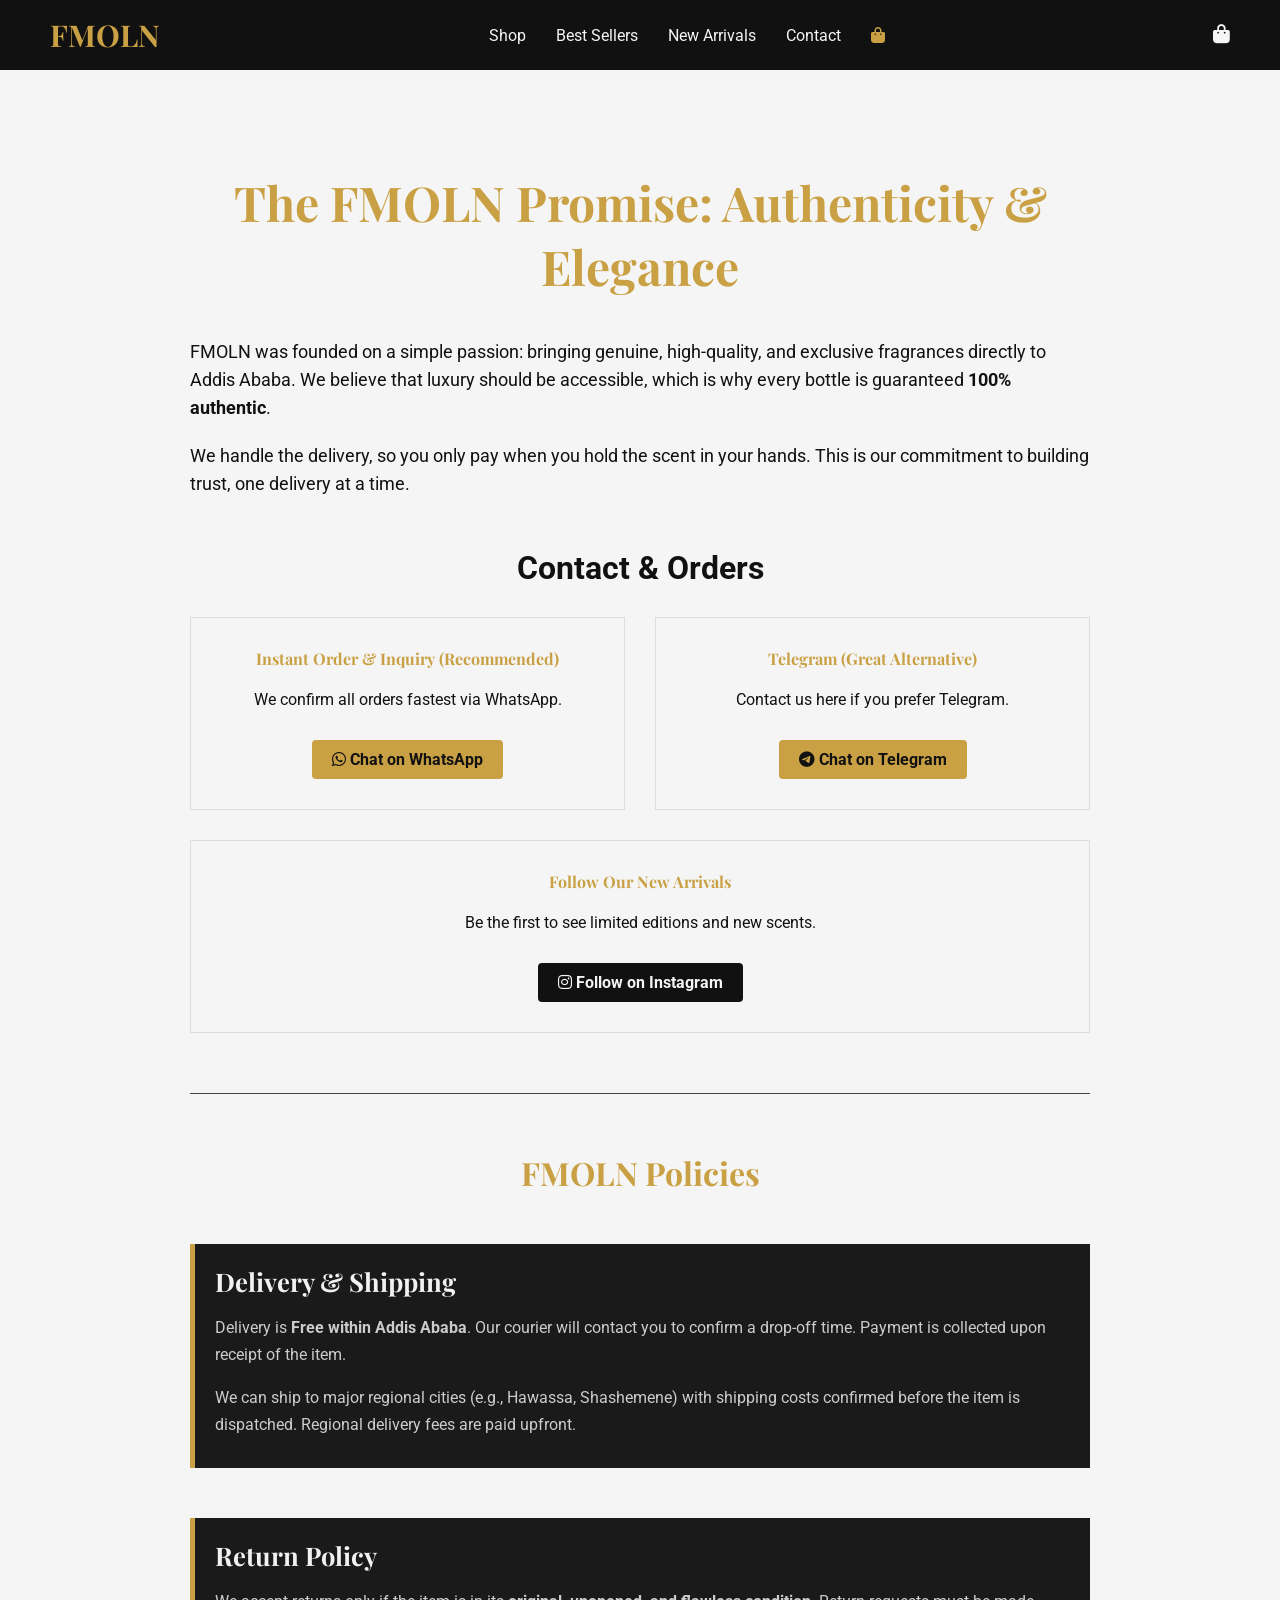
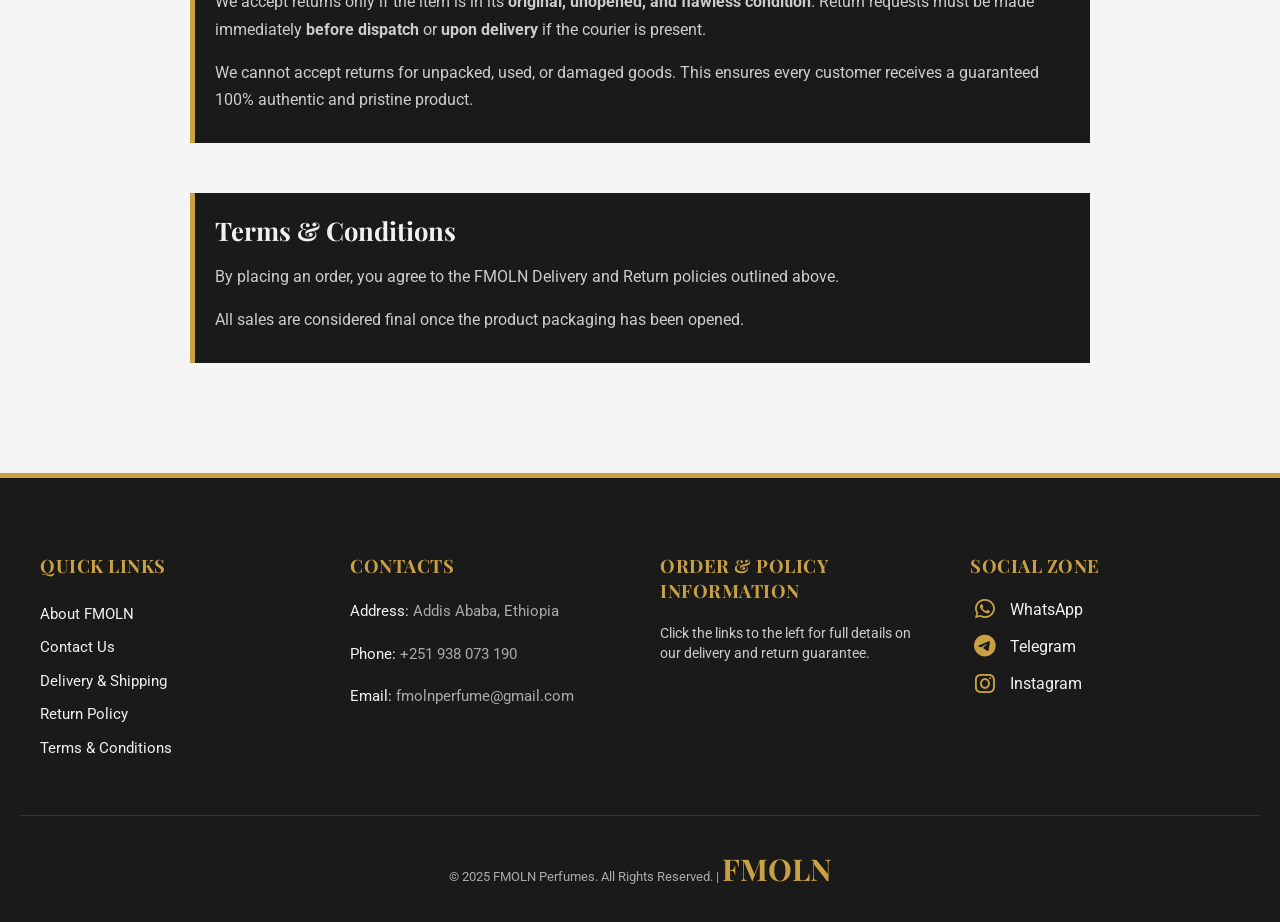
==== about.html @ 7fc7ace9 "Add files via upload" ====
<!DOCTYPE html>
<html lang="en">
<head>
    <meta charset="UTF-8">
    <link rel="icon" type="image/x-icon" href="favicon.ico">
    <meta name="viewport" content="width=device-width, initial-scale=1.0">
    <title>About FMOLN - Trust, Policies & Contact</title>
    <link rel="stylesheet" href="style.css">
    <link href="https://fonts.googleapis.com/css2?family=Playfair+Display:wght@400;700&family=Roboto:wght@300;400&display=swap" rel="stylesheet">
    <link rel="stylesheet" href="https://cdnjs.cloudflare.com/ajax/libs/font-awesome/6.5.2/css/all.min.css">
</head>
<body>

    <header class="main-header">
        <div class="logo">FMOLN</div>
        <nav class="main-nav">
            <ul>
                <li><a href="index.html">Shop</a></li>
                <li><a href="index.html">Best Sellers</a></li>
                <li><a href="index.html">New Arrivals</a></li>
                <li><a href="about.html">Contact</a></li>
                <li class="nav-icon cart-icon-container">
                    <a href="order.html" style="text-decoration:none;color:inherit;">
                        <i class="fas fa-shopping-bag"></i>
                        <span id="cart-count" class="cart-count-badge" style="display:none;">0</span>
                    </a>
                </li>
            </ul>
        </nav>
        <!-- Mobile: cart + hamburger -->
        <div class="header-icons">
            <a href="order.html" class="cart-icon-container" style="color:#f5f5f5;text-decoration:none;position:relative;">
                <i class="fas fa-shopping-bag" style="font-size:1.2em;"></i>
                <span id="cart-count-mobile" class="cart-count-badge" style="display:none;">0</span>
            </a>
            <button class="hamburger-btn" id="hamburger-btn" aria-label="Menu">
                <i class="fas fa-bars"></i>
            </button>
        </div>
    </header>
    <!-- Mobile drawer menu -->
    <nav class="mobile-nav" id="mobile-nav">
        <a href="index.html"><i class="fas fa-store"></i> Shop</a>
        <a href="index.html"><i class="fas fa-star"></i> Best Sellers</a>
        <a href="index.html"><i class="fas fa-bolt"></i> New Arrivals</a>
        <a href="about.html"><i class="fas fa-envelope"></i> Contact</a>
    </nav>

    <section class="page-content">
        <div class="container">
            <h2 class="page-title">The FMOLN Promise: Authenticity & Elegance</h2>
            
            <p class="about-text">
                FMOLN was founded on a simple passion: bringing genuine, high-quality, and exclusive fragrances directly to Addis Ababa. We believe that luxury should be accessible, which is why every bottle is guaranteed <strong>100% authentic</strong>.
            </p>
            
            <p class="about-text">
                We handle the delivery, so you only pay when you hold the scent in your hands. This is our commitment to building trust, one delivery at a time.
            </p>

            <h3 class="contact-title">Contact & Orders</h3>
            <div class="contact-methods">
                
                <div class="contact-card">
                    <h4>Instant Order & Inquiry (Recommended)</h4>
                    <p>We confirm all orders fastest via WhatsApp.</p>
                    <a href="https://wa.me/251938073190" class="contact-btn gold-btn" target="_blank">
                        <i class="fab fa-whatsapp"></i> Chat on WhatsApp
                    </a>
                </div>
                
                <div class="contact-card">
                    <h4>Telegram (Great Alternative)</h4>
                    <p>Contact us here if you prefer Telegram.</p>
                    <a href="https://t.me/fmoln" class="contact-btn gold-btn" target="_blank">
                        <i class="fab fa-telegram-plane"></i> Chat on Telegram
                    </a>
                </div>
                
                <div class="contact-card">
                    <h4>Follow Our New Arrivals</h4>
                    <p>Be the first to see limited editions and new scents.</p>
                    <a href="https://www.instagram.com/fmg_fikre?igsh=MTRudDd5MmEwamZpMA==" class="contact-btn black-btn" target="_blank">
                        <i class="fab fa-instagram"></i> Follow on Instagram
                    </a>
                </div>
            </div>

            <div class="policy-sections">
                <h2 class="policy-main-title">FMOLN Policies</h2>

                <section id="delivery" class="policy-section">
                    <h3>Delivery & Shipping</h3>
                    <p>Delivery is <strong>Free within Addis Ababa</strong>. Our courier will contact you to confirm a drop-off time. Payment is collected upon receipt of the item.</p>
                    <p>We can ship to major regional cities (e.g., Hawassa, Shashemene) with shipping costs confirmed before the item is dispatched. Regional delivery fees are paid upfront.</p>
                </section>

                <section id="return" class="policy-section">
                    <h3>Return Policy</h3>
                    <p>We accept returns only if the item is in its <strong>original, unopened, and flawless condition</strong>. Return requests must be made immediately <strong>before dispatch</strong> or <strong>upon delivery</strong> if the courier is present.</p>
                    <p>We cannot accept returns for unpacked, used, or damaged goods. This ensures every customer receives a guaranteed 100% authentic and pristine product.</p>
                </section>

                <section id="terms" class="policy-section">
                    <h3>Terms & Conditions</h3>
                    <p>By placing an order, you agree to the FMOLN Delivery and Return policies outlined above.</p>
                    <p>All sales are considered final once the product packaging has been opened.</p>
                </section>
            </div>
        </div>
    </section>

    <footer class="pro-footer">
        <div class="footer-grid">
            
            <div class="footer-column">
                <h4 class="footer-heading">Quick Links</h4>
                <ul>
                    <li><a href="about.html">About FMOLN</a></li>
                    <li><a href="about.html">Contact Us</a></li>
                    <li><a href="about.html#delivery">Delivery & Shipping</a></li>
                    <li><a href="about.html#return">Return Policy</a></li>
                    <li><a href="about.html#terms">Terms & Conditions</a></li>
                </ul>
            </div>
            
            <div class="footer-column">
                <h4 class="footer-heading">Contacts</h4>
                <p>Address: <span class="footer-detail">Addis Ababa, Ethiopia</span></p>
                <p>Phone: <span class="footer-detail">+251 938 073 190</span></p>
                <p>Email: <span class="footer-detail"><a href="mailto:fmolnperfume@gmail.com" style="color:#aaa; text-decoration:none;">fmolnperfume@gmail.com</a></span></p>
            </div>

            <div class="footer-column policy-column">
                <h4 class="footer-heading">Order & Policy Information</h4>
                <p class="policy-text">Click the links to the left for full details on our delivery and return guarantee.</p>
            </div>
            
            <div class="footer-column social-column">
                <h4 class="footer-heading">Social Zone</h4>
                <div class="social-icons">
                    <a href="https://wa.me/251938073190" target="_blank" aria-label="WhatsApp"><i class="fab fa-whatsapp"></i> WhatsApp</a>
                    <a href="https://t.me/fmoln" target="_blank" aria-label="Telegram"><i class="fab fa-telegram-plane"></i> Telegram</a>
                    <a href="https://www.instagram.com/fmg_fikre?igsh=MTRudDd5MmEwamZpMA==" target="_blank" aria-label="Instagram"><i class="fab fa-instagram"></i> Instagram</a>
                </div>
            </div>
        </div>
        
        <div class="footer-bottom">
            <p>&copy; 2025 FMOLN Perfumes. All Rights Reserved. | <span class="logo">FMOLN</span></p>
        </div>
    </footer>

    <!--

    <script src="script.js"></script>
</body>
</html>
---- style.css ----
/* --- 1. FMOLN Brand Colors and Typography --- */
:root {
    --color-black: #111;
    --color-gold: #C9A043;
    --color-white: #f5f5f5;
    --font-serif: 'Playfair Display', serif;
    --font-sans: 'Roboto', sans-serif;
}

/* Reset */
body {
    margin: 0;
    padding: 0;
    font-family: var(--font-sans);
    background-color: var(--color-white);
    color: var(--color-black);
}

h1, h2, .logo {
    font-family: var(--font-serif);
    color: var(--color-black);
}

/* --- 2. Header & Navigation --- */
.main-header {
    display: flex;
    justify-content: space-between;
    align-items: center;
    padding: 15px 50px;
    background-color: var(--color-black);
    color: var(--color-gold);
    position: sticky;
    top: 0;
    z-index: 1000;
}

.logo {
    font-size: 30px;
    font-weight: 700;
    color: var(--color-gold);
}

.main-nav {
    display: flex;
    align-items: center;
    gap: 20px;
}

.main-nav ul {
    list-style: none;
    display: flex;
    gap: 30px;
    margin: 0;
    padding: 0;
}

.main-nav a {
    text-decoration: none;
    color: var(--color-white);
    transition: color 0.3s;
}

.main-nav a:hover {
    color: var(--color-gold);
}

/* Hamburger button — hidden on desktop */
.hamburger-btn {
    display: none;
    background: none;
    border: none;
    color: var(--color-white);
    font-size: 1.4em;
    cursor: pointer;
    padding: 4px 8px;
    line-height: 1;
}

/* Mobile header icons (cart + hamburger) — hidden on desktop */
.header-icons {
    display: none;
    align-items: center;
    gap: 16px;
}

/* Mobile drawer menu — hidden by default */
.mobile-nav {
    display: none;
    flex-direction: column;
    background-color: #1a1a1a;
    border-top: 1px solid #333;
    position: absolute;
    top: 100%;
    left: 0;
    width: 100%;
    z-index: 999;
    box-shadow: 0 8px 20px rgba(0,0,0,0.4);
}

.mobile-nav.open {
    display: flex;
}

.mobile-nav a {
    color: var(--color-white);
    text-decoration: none;
    padding: 14px 24px;
    border-bottom: 1px solid #2a2a2a;
    font-size: 1em;
    transition: color 0.2s, background 0.2s;
    display: flex;
    align-items: center;
    gap: 12px;
}

.mobile-nav a i {
    color: var(--color-gold);
    width: 18px;
    text-align: center;
}

.mobile-nav a:hover {
    color: var(--color-gold);
    background-color: #222;
}

/* Mobile header right side icons */
.header-icons {
    display: flex;
    align-items: center;
    gap: 16px;
}

/* --- 3. Search Bar --- */
.search-bar-container {
    display: flex;
    align-items: center;
    margin-right: 20px;
}

#search-input {
    padding: 8px 15px;
    border: 1px solid #C9A043;
    border-right: none;
    border-radius: 4px 0 0 4px;
    font-size: 0.9em;
    width: 200px;
    background-color: #333;
    color: #f1f1f1;
    transition: width 0.3s ease;
}

#search-input::placeholder {
    color: #aaa;
}

#search-button {
    background-color: #C9A043;
    color: #111;
    border: 1px solid #C9A043;
    padding: 8px 12px;
    border-radius: 0 4px 4px 0;
    cursor: pointer;
    font-size: 0.9em;
    transition: background-color 0.3s;
}

#search-button:hover {
    background-color: #a37c37;
}

/* Mobile search bar — hidden on desktop, shown on mobile via media query */
.mobile-search {
    display: none;
    background-color: #1a1a1a;
    padding: 10px 16px;
    border-bottom: 1px solid #333;
}

.mobile-search input {
    width: 100%;
    padding: 10px 14px;
    border: 1px solid #C9A043;
    border-right: none;
    border-radius: 4px 0 0 4px;
    background-color: #2a2a2a;
    color: #f1f1f1;
    font-size: 0.9em;
    box-sizing: border-box;
    outline: none;
}

.mobile-search input::placeholder { color: #777; }

.mobile-search-wrap {
    display: flex;
}

.mobile-search-wrap input {
    flex: 1;
    padding: 10px 14px;
    border: 1px solid #C9A043;
    border-right: none;
    border-radius: 4px 0 0 4px;
    background-color: #2a2a2a;
    color: #f1f1f1;
    font-size: 0.9em;
    outline: none;
}

.mobile-search-wrap button {
    background-color: #C9A043;
    border: none;
    padding: 10px 14px;
    border-radius: 0 4px 4px 0;
    cursor: pointer;
    color: #111;
}

/* --- 4. Hero Section --- */
.hero-section {
    background-color: var(--color-black);
    color: var(--color-white);
    text-align: center;
    padding: 100px 20px;
}

.hero-section h1 {
    font-size: 4em;
    color: var(--color-gold);
    margin-bottom: 10px;
}

.hero-content p {
    font-size: 1.2em;
    margin-bottom: 30px;
    color: #ccc;
}

.tagline {
    font-size: 1.2em;
    margin-bottom: 30px;
}

.cta-button {
    text-decoration: none;
    background-color: var(--color-gold);
    color: var(--color-black);
    padding: 12px 25px;
    font-weight: bold;
    border: 2px solid var(--color-gold);
    transition: background-color 0.3s;
    display: inline-block;
}

.cta-button:hover {
    background-color: transparent;
    color: var(--color-gold);
}

/* --- 5. Trust Bar --- */
.trust-bar {
    display: flex;
    justify-content: space-around;
    padding: 20px;
    background-color: var(--color-black);
    color: var(--color-white);
    font-size: 0.9em;
    border-top: 1px solid var(--color-gold);
}

/* --- 6. Featured Products --- */
.featured-products {
    padding: 50px 50px;
    text-align: center;
}

.section-title {
    font-family: var(--font-serif);
    font-size: 2.5em;
    margin-bottom: 40px;
    text-align: center;
}

.product-grid {
    display: grid;
    grid-template-columns: repeat(4, 1fr);
    gap: 30px;
}

.product-card {
    background-color: var(--color-white);
    padding: 0;
    text-align: left;
    transition: transform 0.3s, box-shadow 0.3s;
    overflow: hidden;
    border: 1px solid #ddd;
}

.product-card:hover {
    transform: translateY(-5px);
    box-shadow: 0 10px 20px rgba(0, 0, 0, 0.1);
}

.product-link {
    text-decoration: none;
    color: inherit;
    display: block;
}

.product-image {
    width: 100%;
    height: 220px;
    object-fit: cover;
    display: block;
}

.product-info {
    padding: 15px;
}

.product-brand {
    font-size: 0.75em;
    color: #999;
    text-transform: uppercase;
    letter-spacing: 0.5px;
    margin: 0 0 4px 0;
}

.product-name {
    font-family: var(--font-serif);
    font-size: 1.1em;
    color: var(--color-black);
    margin: 0 0 5px 0;
}

.product-price {
    font-family: var(--font-sans);
    font-weight: bold;
    color: var(--color-gold);
    margin: 0 0 10px 0;
}

.add-to-cart-btn {
    width: 100%;
    padding: 12px;
    border: none;
    background-color: var(--color-black);
    color: var(--color-white);
    text-transform: uppercase;
    font-size: 0.9em;
    cursor: pointer;
    transition: background-color 0.3s, color 0.3s;
}

.add-to-cart-btn:hover {
    background-color: var(--color-gold);
    color: var(--color-black);
}

/* --- 7. Cart Counter Badge --- */
.cart-icon-container {
    position: relative;
}

.cart-count-badge {
    position: absolute;
    top: -10px;
    right: -10px;
    background-color: var(--color-gold);
    color: var(--color-black);
    font-size: 11px;
    font-weight: bold;
    border-radius: 50%;
    padding: 2px 5px;
    min-width: 15px;
    text-align: center;
    line-height: 1.2;
    pointer-events: none;
}

/* --- 8. Professional Footer --- */
.pro-footer {
    background-color: #1a1a1a;
    color: #f1f1f1;
    padding: 50px 20px 20px;
    border-top: 5px solid #C9A043;
    font-family: 'Roboto', sans-serif;
    width: 100%;
    box-sizing: border-box;
}

.footer-grid {
    max-width: 1200px;
    margin: 0 auto;
    display: grid;
    grid-template-columns: repeat(4, 1fr);
    gap: 40px;
    padding-bottom: 30px;
}

.footer-heading {
    color: #C9A043;
    margin-bottom: 20px;
    font-size: 1.15em;
    font-weight: 700;
    text-transform: uppercase;
    letter-spacing: 0.5px;
    font-family: var(--font-serif);
}

.footer-column ul {
    list-style: none;
    padding: 0;
    margin: 0;
}

.footer-column ul li a {
    color: #f1f1f1;
    text-decoration: none;
    line-height: 2.2;
    font-size: 0.95em;
    transition: color 0.3s;
}

.footer-column ul li a:hover {
    color: #C9A043;
}

.footer-column p {
    font-size: 0.95em;
    line-height: 1.8;
    margin-bottom: 10px;
}

.footer-detail { color: #aaa; }

.policy-column .policy-text {
    font-size: 0.85em;
    line-height: 1.5;
    color: #ccc;
    margin-bottom: 20px;
}

.social-icons a {
    display: flex;
    align-items: center;
    gap: 10px;
    color: #f1f1f1;
    text-decoration: none;
    margin-bottom: 15px;
    font-size: 1em;
    transition: color 0.3s;
}

.social-icons a i {
    font-size: 1.4em;
    color: #C9A043;
    width: 30px;
    text-align: center;
}

.social-icons a:hover { color: #C9A043; }

.footer-bottom {
    text-align: center;
    border-top: 1px solid #333;
    padding-top: 20px;
    margin-top: 20px;
}

.footer-bottom p {
    font-size: 0.8em;
    color: #aaa;
}

.footer-bottom .logo {
    color: #C9A043;
    font-family: var(--font-serif);
}

/* --- 9. Order Page --- */
.order-container {
    max-width: 800px;
    margin: 50px auto;
    padding: 30px;
    background-color: var(--color-white);
    box-shadow: 0 0 15px rgba(0, 0, 0, 0.05);
}

.order-container h2 {
    text-align: center;
    color: var(--color-gold);
    margin-bottom: 30px;
    font-size: 2em;
}

.order-summary {
    background-color: var(--color-black);
    color: var(--color-white);
    padding: 20px;
    margin-bottom: 30px;
    border-radius: 4px;
}

.order-summary h3 {
    color: var(--color-gold);
    margin-top: 0;
    font-size: 1.2em;
}

.order-summary p { margin: 5px 0; }

.order-form label {
    display: block;
    margin-bottom: 5px;
    font-weight: 400;
}

.order-form input[type="text"],
.order-form input[type="tel"] {
    width: 100%;
    padding: 12px;
    margin-bottom: 20px;
    border: 1px solid #ccc;
    border-radius: 4px;
    box-sizing: border-box;
    background-color: #fff;
    font-size: 1em;
    transition: border-color 0.2s;
}

.order-form input[type="text"]:focus,
.order-form input[type="tel"]:focus {
    border-color: var(--color-gold);
    outline: none;
}

.order-form .submit-btn,
.submit-btn {
    width: 100%;
    padding: 15px;
    border: none;
    background-color: var(--color-gold);
    color: var(--color-black);
    font-size: 1.1em;
    font-weight: bold;
    cursor: pointer;
    border-radius: 4px;
    transition: background-color 0.3s;
}

.order-form .submit-btn:hover,
.submit-btn:hover {
    background-color: var(--color-black);
    color: var(--color-gold);
}

/* Cart item rows */
.cart-item {
    display: flex;
    justify-content: space-between;
    align-items: center;
    padding: 10px 0;
    border-bottom: 1px solid #333;
}

.cart-item:last-child { border-bottom: none; }
.cart-item-name { font-size: 0.95em; color: #f1f1f1; }

.remove-btn {
    background: none;
    border: 1px solid #c0392b;
    color: #c0392b;
    padding: 4px 10px;
    border-radius: 4px;
    cursor: pointer;
    font-size: 0.8em;
    white-space: nowrap;
    margin-left: 15px;
    transition: background-color 0.2s, color 0.2s;
}

.remove-btn:hover {
    background-color: #c0392b;
    color: #fff;
}

/* --- 10. About/Contact Page --- */
.page-content { padding: 60px 20px; }

.page-content .container {
    max-width: 900px;
    margin: 0 auto;
}

.page-title {
    text-align: center;
    font-size: 3em;
    color: var(--color-gold);
    margin-bottom: 40px;
}

.about-text {
    line-height: 1.6;
    font-size: 1.1em;
    margin-bottom: 20px;
}

.contact-title {
    font-size: 2em;
    text-align: center;
    margin-top: 50px;
    margin-bottom: 30px;
    color: var(--color-black);
}

.contact-methods {
    display: flex;
    justify-content: space-around;
    gap: 30px;
    margin-bottom: 40px;
    flex-wrap: wrap;
}

.contact-card {
    flex: 1;
    min-width: 250px;
    padding: 30px;
    border: 1px solid #ddd;
    text-align: center;
    transition: box-shadow 0.3s;
}

.contact-card:hover { box-shadow: 0 5px 15px rgba(0,0,0,0.1); }

.contact-card h4 {
    color: var(--color-gold);
    font-family: var(--font-serif);
    margin-top: 0;
}

.contact-btn {
    display: inline-block;
    padding: 10px 20px;
    text-decoration: none;
    font-weight: bold;
    margin-top: 15px;
    transition: opacity 0.3s;
    border-radius: 4px;
}

.gold-btn { background-color: var(--color-gold); color: var(--color-black); }
.black-btn { background-color: var(--color-black); color: var(--color-white); }
.contact-btn:hover { opacity: 0.8; }

/* --- 11. Policy Sections --- */
.policy-sections {
    margin-top: 60px;
    padding-top: 30px;
    border-top: 1px solid #444;
}

.policy-main-title {
    font-family: var(--font-serif);
    color: #C9A043;
    font-size: 2em;
    text-align: center;
    margin-bottom: 40px;
    padding-bottom: 10px;
}

.policy-section {
    margin-bottom: 50px;
    padding: 20px;
    border-left: 5px solid #C9A043;
    background-color: #1a1a1a;
}

.policy-section h3 {
    font-family: var(--font-serif);
    color: #f1f1f1;
    font-size: 1.6em;
    margin-top: 0;
    margin-bottom: 15px;
}

.policy-section p {
    color: #ccc;
    line-height: 1.7;
    margin-bottom: 10px;
}

/* --- 12. Product Detail Page --- */
.detail-container {
    max-width: 1200px;
    margin: 40px auto;
    padding: 0 20px;
}

.back-to-shop-btn {
    display: inline-block;
    margin: 20px 0 25px;
    color: var(--color-gold);
    text-decoration: none;
    font-size: 0.95em;
    font-family: var(--font-sans);
    transition: color 0.2s;
}

.back-to-shop-btn i { margin-right: 6px; }
.back-to-shop-btn:hover { color: #fff; }

.product-detail-card {
    display: flex;
    flex-wrap: wrap;
    gap: 50px;
    background-color: #1a1a1a;
    padding: 40px;
    border-radius: 8px;
    box-shadow: 0 0 20px rgba(0,0,0,0.5);
    border: 1px solid #222;
}

.detail-image-box {
    flex: 1;
    min-width: 300px;
    text-align: center;
}

.detail-image {
    width: 100%;
    max-width: 400px;
    height: auto;
    border-radius: 6px;
    border: 1px solid #333;
}

.detail-info-box {
    flex: 2;
    min-width: 350px;
}

.detail-name {
    font-family: var(--font-serif);
    font-size: 2.5em;
    color: #C9A043;
    margin-bottom: 5px;
}

.detail-brand {
    font-size: 1.1em;
    color: #aaa;
    margin-bottom: 20px;
    text-transform: uppercase;
    letter-spacing: 1px;
}

.detail-price {
    font-family: var(--font-serif);
    font-size: 1.8em;
    color: #f1f1f1;
    margin-bottom: 30px;
    font-weight: 700;
}

.key-details {
    margin: 20px 0;
    padding: 15px;
    border: 1px dashed #333;
    background-color: #222;
    border-radius: 4px;
}

.key-details p {
    font-size: 1em;
    margin: 5px 0;
    color: #ccc;
}

.key-details span:first-child {
    font-weight: bold;
    color: #C9A043;
    margin-right: 10px;
}

.detail-divider {
    border: none;
    border-top: 1px solid #333;
    margin: 20px 0;
}

.description-title {
    font-family: var(--font-serif);
    font-size: 1.4em;
    color: #f1f1f1;
    margin-top: 30px;
    margin-bottom: 15px;
    border-bottom: 1px solid #C9A043;
    padding-bottom: 5px;
}

.detail-description {
    line-height: 1.7;
    color: #ccc;
    margin-bottom: 40px;
}

/* --- 13. Loading / Error states --- */
.loading-state {
    display: flex;
    flex-direction: column;
    align-items: center;
    justify-content: center;
    padding: 80px 20px;
    gap: 20px;
}

.loading-state p {
    color: #888;
    font-size: 1em;
    letter-spacing: 1px;
}

.loading-state::before {
    content: '';
    width: 42px;
    height: 42px;
    border: 3px solid #333;
    border-top-color: var(--color-gold);
    border-radius: 50%;
    animation: spin 0.8s linear infinite;
}

@keyframes spin { to { transform: rotate(360deg); } }

.error-msg, .no-results {
    text-align: center;
    padding: 60px 20px;
    color: #888;
    font-size: 1em;
    width: 100%;
}

/* --- 14. Thank You Screen --- */
.thankyou-container {
    min-height: 60vh;
    display: flex;
    align-items: center;
    justify-content: center;
    padding: 60px 20px;
}

.thankyou-card {
    background-color: #1a1a1a;
    border: 1px solid var(--color-gold);
    border-radius: 8px;
    padding: 50px 40px;
    max-width: 520px;
    width: 100%;
    text-align: center;
}

.thankyou-icon { font-size: 3.5em; margin-bottom: 15px; }

.thankyou-title {
    font-family: var(--font-serif);
    font-size: 2.2em;
    color: var(--color-gold);
    margin-bottom: 15px;
}

.thankyou-message {
    color: #ccc;
    line-height: 1.7;
    font-size: 1em;
    margin-bottom: 25px;
}

.thankyou-details {
    background-color: #111;
    border-left: 3px solid var(--color-gold);
    padding: 15px 20px;
    text-align: left;
    margin-bottom: 25px;
    border-radius: 4px;
}

.thankyou-details p {
    margin: 5px 0;
    color: #ccc;
    font-size: 0.95em;
}

.thankyou-sub { color: #888; font-size: 0.9em; margin-bottom: 15px; }

.thankyou-social {
    display: flex;
    justify-content: center;
    gap: 20px;
    margin-bottom: 30px;
}

.thankyou-social a {
    color: var(--color-gold);
    font-size: 1.8em;
    transition: color 0.2s;
}

.thankyou-social a:hover { color: #fff; }

.thankyou-btn {
    display: inline-block;
    padding: 12px 30px;
    background-color: var(--color-gold);
    color: var(--color-black);
    text-decoration: none;
    font-weight: bold;
    font-size: 1em;
    border-radius: 4px;
    transition: background-color 0.3s;
}

.thankyou-btn:hover { background-color: var(--color-white); }

/* --- 15. Container utility --- */
.container { max-width: 1200px; margin: 0 auto; padding: 0 20px; }

/* ==========================================================================
   RESPONSIVE — Tablet (max 900px)
   ========================================================================== */
@media (max-width: 900px) {
    .product-grid {
        grid-template-columns: repeat(3, 1fr);
        gap: 20px;
    }

    .footer-grid {
        grid-template-columns: repeat(2, 1fr);
        gap: 30px;
    }

    .main-header { padding: 15px 24px; }
}

/* ==========================================================================
   RESPONSIVE — Mobile (max 600px)
   ========================================================================== */
@media (max-width: 600px) {

    /* Header — logo left, icons right */
    .main-header {
        padding: 14px 18px;
        position: sticky;
        top: 0;
    }

    /* Hide desktop nav and search on mobile */
    .main-nav { display: none; }

    /* Show hamburger button and mobile search */
    .hamburger-btn { display: block; }
    .mobile-search { display: block; }
    .header-icons { display: flex !important; }

    /* Hero */
    .hero-section { padding: 50px 18px; }
    .hero-section h1 { font-size: 2.2em; }
    .hero-content p { font-size: 1em; }

    /* Trust bar */
    .trust-bar {
        flex-direction: column;
        gap: 10px;
        text-align: center;
    }

    /* Products section */
    .featured-products { padding: 24px 14px; }
    .section-title { font-size: 1.6em; margin-bottom: 20px; }

    .product-grid {
        grid-template-columns: repeat(2, 1fr);
        gap: 12px;
    }

    .product-image { height: 160px; object-fit: cover; }

    .product-info { padding: 10px; }
    .product-name { font-size: 0.9em; }
    .product-price { font-size: 0.85em; }

    .add-to-cart-btn {
        padding: 10px;
        font-size: 0.75em;
    }

    /* Order page */
    .order-container {
        margin: 0;
        padding: 20px 16px;
        box-shadow: none;
    }

    .order-container h2 { font-size: 1.5em; }

    .order-form input[type="text"],
    .order-form input[type="tel"] {
        padding: 13px;
        font-size: 16px; /* prevents iOS zoom on focus */
    }

    .submit-btn {
        padding: 16px;
        font-size: 1em;
    }

    /* Product detail */
    .detail-container { margin: 20px auto; padding: 0 14px; }

    .product-detail-card {
        flex-direction: column;
        padding: 20px 16px;
        gap: 20px;
    }

    .detail-image-box { min-width: 100%; }
    .detail-info-box { min-width: 100%; }
    .detail-name { font-size: 1.8em; }
    .detail-price { font-size: 1.4em; margin-bottom: 16px; }

    /* About page */
    .page-title { font-size: 2em; }
    .about-text { font-size: 1em; }
    .contact-card { min-width: 100%; padding: 20px; }

    /* Thank you screen */
    .thankyou-card { padding: 30px 18px; }
    .thankyou-title { font-size: 1.8em; }

    /* Footer */
    .pro-footer { padding: 30px 16px 16px; }

    .footer-grid {
        grid-template-columns: 1fr;
        gap: 24px;
    }

    .social-icons a {
        font-size: 0.95em;
        gap: 10px;
    }

    .contact-methods {
        flex-direction: column;
        gap: 16px;
    }

    /* Back to shop */
    .back-to-shop-btn { margin: 14px 0 18px; }
}
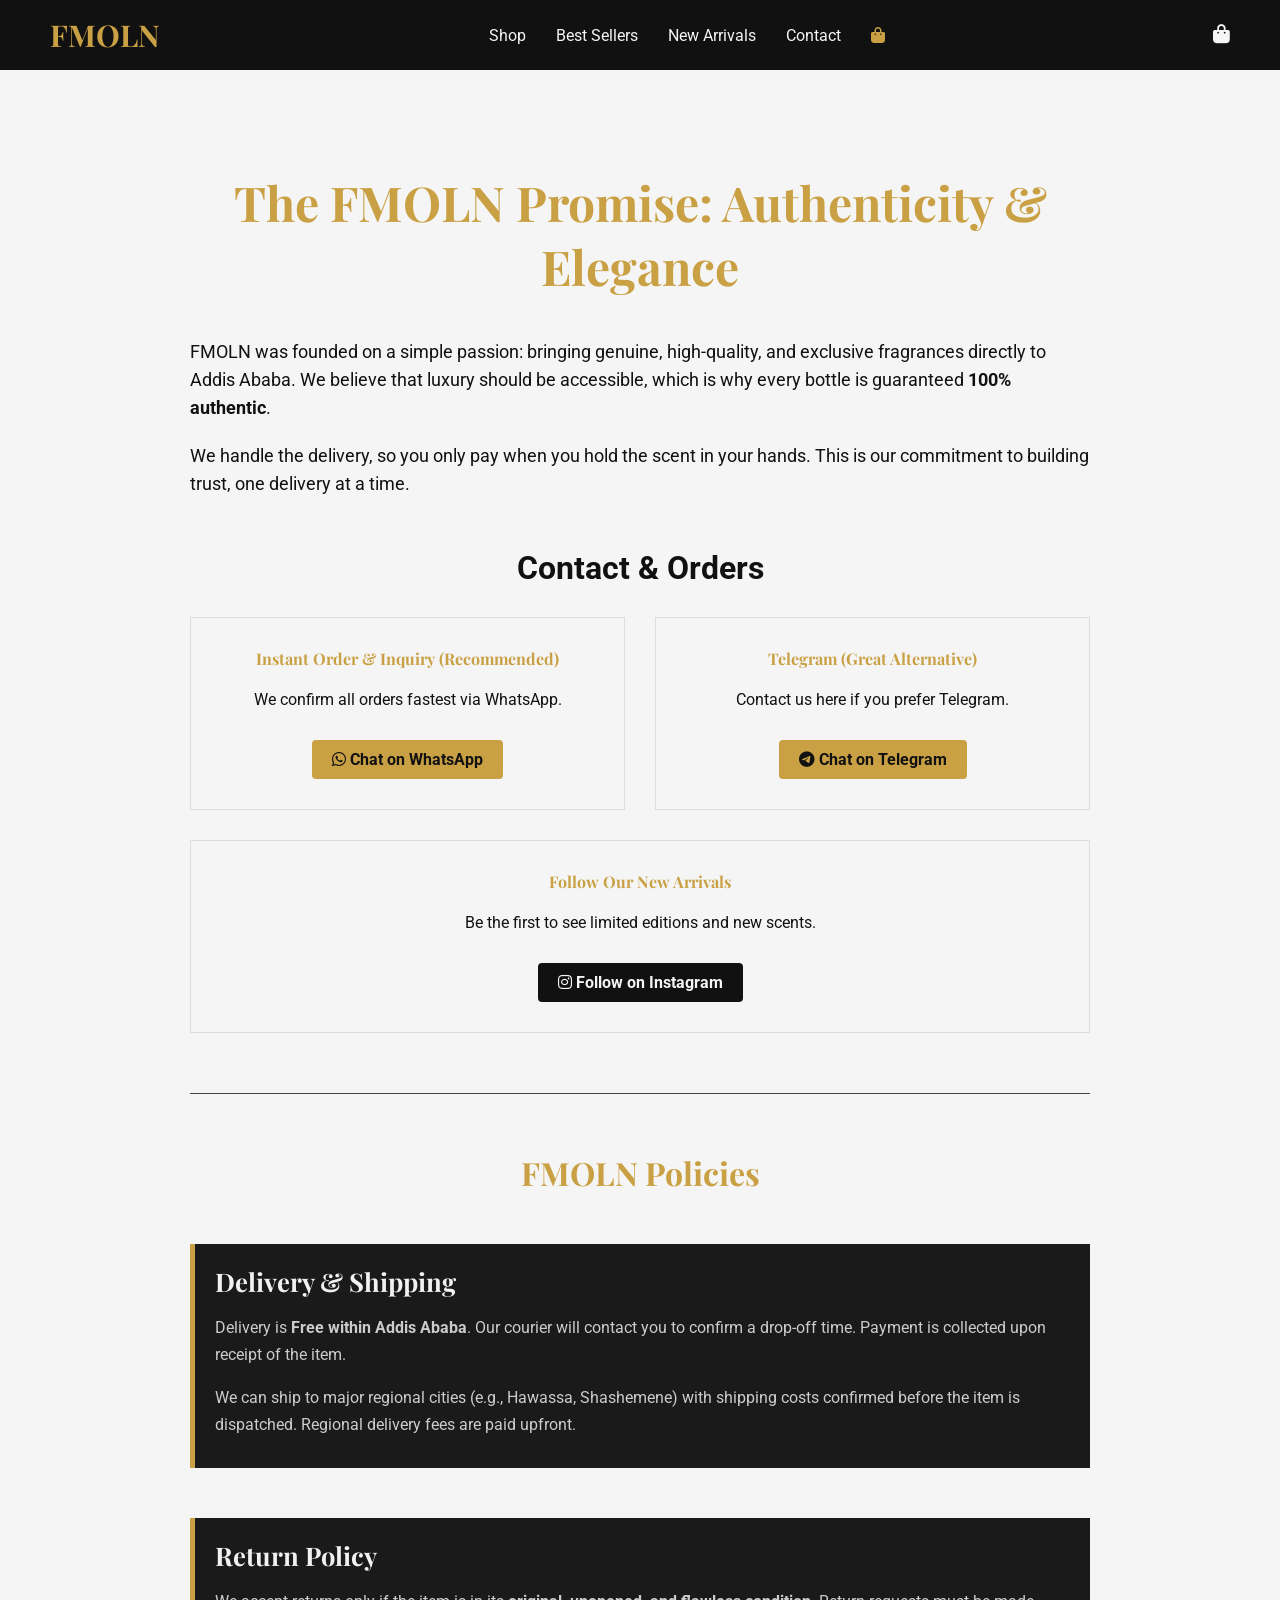
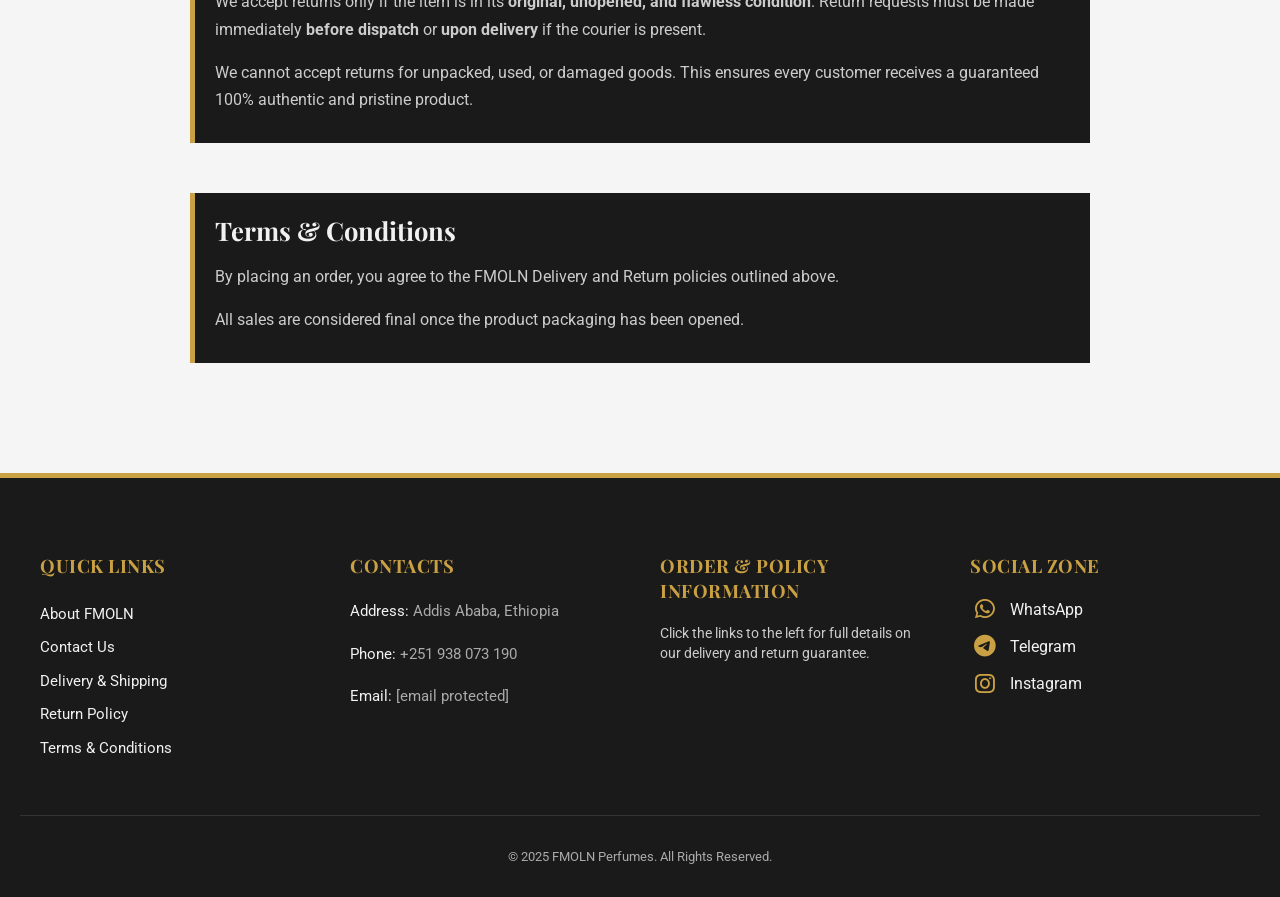
==== commit 32636bea: "Fix formatting issues in about.html" ====
--- a/about.html
+++ b/about.html
@@ -128,7 +128,7 @@
                 <h4 class="footer-heading">Contacts</h4>
                 <p>Address: <span class="footer-detail">Addis Ababa, Ethiopia</span></p>
                 <p>Phone: <span class="footer-detail">+251 938 073 190</span></p>
-                <p>Email: <span class="footer-detail"><a href="mailto:fmolnperfume@gmail.com" style="color:#aaa; text-decoration:none;">fmolnperfume@gmail.com</a></span></p>
+                <p>Email: <span class="footer-detail"><a href="/cdn-cgi/l/email-protection#d3b5bebcbfbda3b6a1b5a6beb693b4beb2babffdb0bcbe" style="color:#aaa; text-decoration:none;"><span class="__cf_email__" data-cfemail="accac1c3c0c2dcc9decad9c1c9eccbc1cdc5c082cfc3c1">[email&#160;protected]</span></a></span></p>
             </div>
 
             <div class="footer-column policy-column">
@@ -147,12 +147,6 @@
         </div>
         
         <div class="footer-bottom">
-            <p>&copy; 2025 FMOLN Perfumes. All Rights Reserved. | <span class="logo">FMOLN</span></p>
-        </div>
-    </footer>
-
-    <!--
-
-    <script src="script.js"></script>
+            <p>&copy; 2025 FMOLN Perfumes. All Rights Reserved.
 </body>
 </html>
